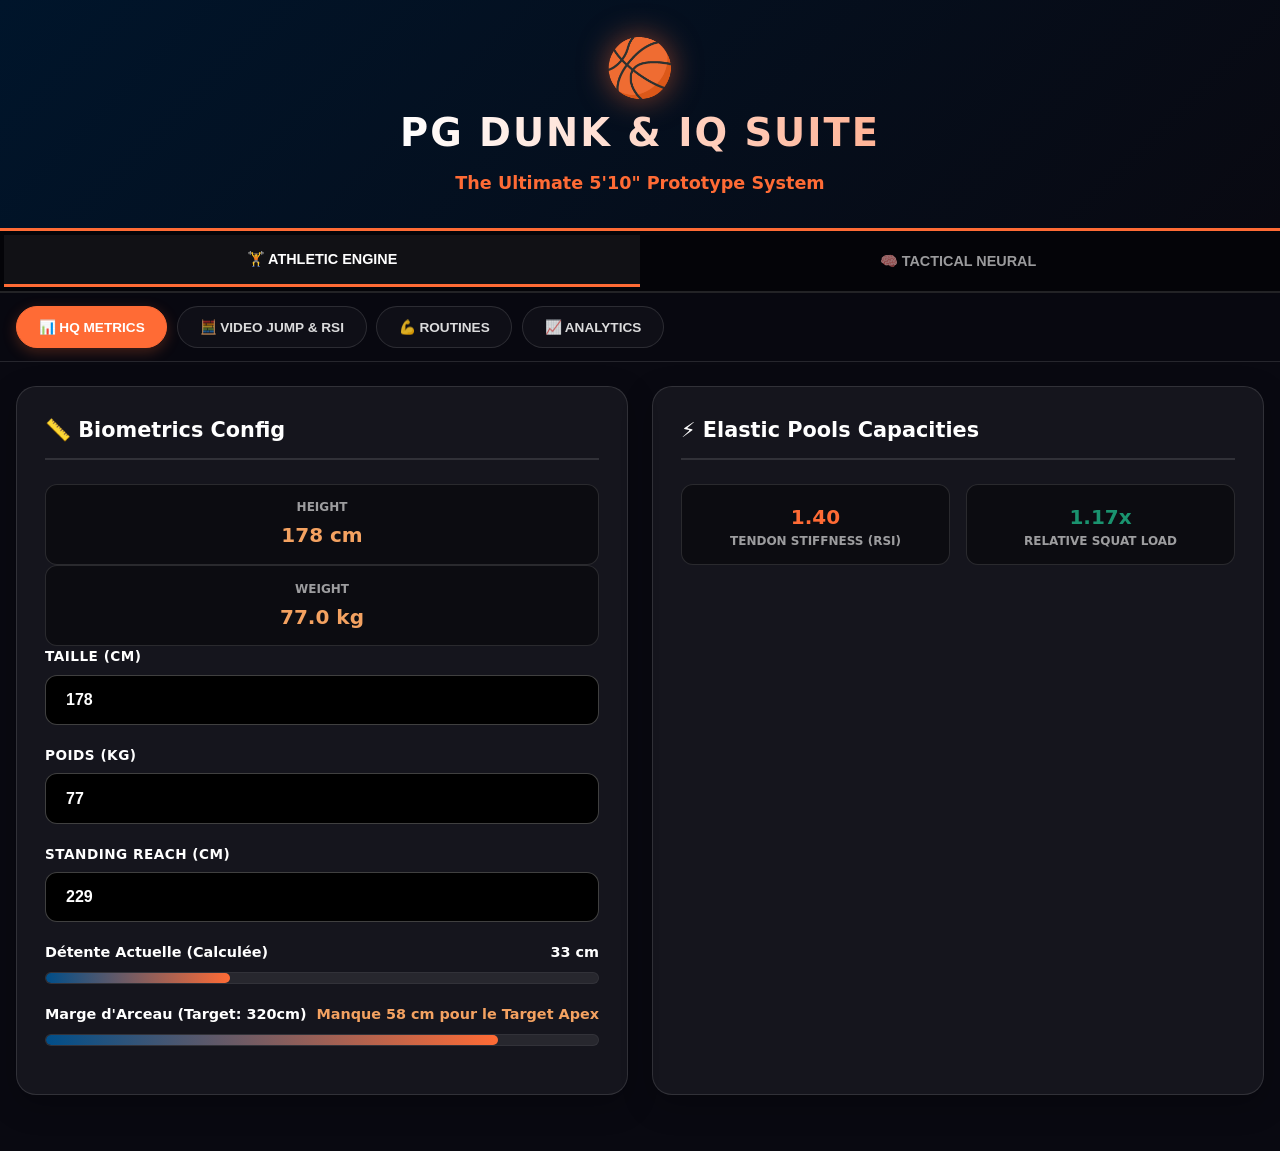
==== index.html @ bd2eca89 "Update index.html" ====
<!DOCTYPE html>
<html lang="fr">
<head>
    <meta charset="UTF-8">
    <meta name="viewport" content="width=device-width, initial-scale=1.0, maximum-scale=1.0, user-scalable=no">
    
    <meta name="theme-color" content="#090911">
    <meta name="apple-mobile-web-app-capable" content="yes">
    <meta name="apple-mobile-web-app-status-bar-style" content="black-translucent">
    <meta name="apple-mobile-web-app-title" content="PG Flight">
    
    <link rel="manifest" href="./manifest.json">
    <link rel="icon" href="data:image/svg+xml,<svg xmlns=%22http://www.w3.org/2000/svg%22 viewBox=%220 0 100 100%22><text y=%22.9em%22 font-size=%2290%22>🏀</text></svg>">
    <link rel="apple-touch-icon" href="data:image/svg+xml,<svg xmlns=%22http://www.w3.org/2000/svg%22 viewBox=%220 0 100 100%22><rect width=%22100%22 height=%22100%22 fill=%22%23090911%22/><text y=%22.9em%22 font-size=%2290%22>🏀</text></svg>">
    <link rel="stylesheet" href="./style.css">

    <title>5'10" PG Flight & IQ Suite</title>
</head>
<body>

    <header class="header">
        <div style="font-size: 3.5rem; filter: drop-shadow(0 0 15px rgba(255, 107, 53, 0.5)); margin-bottom: 0.5rem; line-height: 1;">🏀</div>
        <h1>PG Dunk & IQ Suite</h1>
        <p>The Ultimate 5'10" Prototype System</p>
    </header>

    <div class="engine-switch">
        <button id="btnAthleticEngine" class="engine-btn active" onclick="switchEngine('athletic')">🏋️ Athletic Engine</button>
        <button id="btnTacticalEngine" class="engine-btn" onclick="switchEngine('tactical')">🧠 Tactical Neural</button>
    </div>

    <nav id="navAthletic" class="nav-tabs">
        <button class="nav-tab active" onclick="showSection(event, 'dash-athletic')">📊 HQ Metrics</button>
        <button class="nav-tab" onclick="showSection(event, 'calc-athletic')">🧮 Video Jump & RSI</button>
        <button class="nav-tab" onclick="showSection(event, 'routines-athletic')">💪 Routines</button>
        <button class="nav-tab" onclick="showSection(event, 'analytics-athletic')">📈 Analytics</button>
    </nav>

    <nav id="navTactical" class="nav-tabs" style="display: none;">
        <button class="nav-tab active" onclick="showSection(event, 'live-reads')">⚡ Live Decisions</button>
        <button class="nav-tab" onclick="showSection(event, 'sniper-tracker')">🎯 Sniper Tracker</button>
        <button class="nav-tab" onclick="showSection(event, 'skills-encyclopedia')">📖 Masterclass Skills</button>
        <button class="nav-tab" onclick="showSection(event, 'coachboard')">📋 Playbook Animé</button>
        <button class="nav-tab" onclick="showSection(event, 'ia-gemini-log')">🤖 Gemini Pre-Log</button>
    </nav>

    <section id="dash-athletic" class="content-section active">
        <div class="card-grid">
            <div class="card">
                <h3>📏 Biometrics Config</h3>
                <div class="metric-badge-container">
                    <div class="metric-pill"><div class="label">Height</div><div class="val" id="pillHeight">178 cm</div></div>
                    <div class="metric-pill"><div class="label">Weight</div><div class="val" id="pillWeight">77.0 kg</div></div>
                </div>
                <div class="input-group"><label>Taille (cm)</label><input type="number" id="profileHeight" value="178" onchange="updateProfile()"></div>
                <div class="input-group"><label>Poids (kg)</label><input type="number" id="profileWeight" value="77" onchange="updateProfile()"></div>
                <div class="input-group"><label>Standing Reach (cm)</label><input type="number" id="profileReach" value="229" onchange="updateProfile()"></div>
                <div class="progress-container">
                    <div class="progress-label"><span>Détente Actuelle (Calculée)</span><span id="currentVert">71 cm</span></div>
                    <div class="progress-bar"><div class="progress-fill" id="vertProgress" style="width: 71%"></div></div>
                </div>
                <div class="progress-container">
                    <div class="progress-label"><span>Marge d'Arceau (Target: 320cm)</span><span id="dunkProgressText">Calcul...</span></div>
                    <div class="progress-bar"><div class="progress-fill" id="dunkProgress" style="width: 85%"></div></div>
                </div>
                <input type="hidden" id="currentSquat" value="90">
            </div>
            <div class="card">
                <h3>⚡ Elastic Pools Capacities</h3>
                <div style="display: grid; grid-template-columns: 1fr 1fr; gap: 1rem;">
                    <div class="metric-pill"><div class="val" style="color: var(--primary);" id="quickRSI">1.40</div><div class="label">Tendon Stiffness (RSI)</div></div>
                    <div class="metric-pill"><div class="val" style="color: var(--accent);" id="quickSquat">1.17x</div><div class="label">Relative Squat Load</div></div>
                </div>
            </div>
        </div>
    </section>

    <section id="calc-athletic" class="content-section">
        <div class="card-grid">
            <div class="card">
                <h3>🎥 Pixel 7 Pro Video Flight Analyzer</h3>
                <p style="font-size:0.85rem; color:var(--text-muted); margin-bottom:1rem;">Filme en ralenti 1/8x (240 FPS). Saisis l'image exacte du décollage et du contact.</p>
                <div style="display: grid; grid-template-columns: 1fr 1fr; gap: 0.75rem;">
                    <div class="input-group"><label>Frame Décollage</label><input type="number" id="frameTakeoff" value="150" oninput="calculateVideoJump()"></div>
                    <div class="input-group"><label>Frame Atterrissage</label><input type="number" id="frameLanding" value="275" oninput="calculateVideoJump()"></div>
                </div>
                <div class="result-box show" id="videoResultBox" style="background: rgba(0,0,0,0.3);">
                    <div>True Vertical Leap : <span class="result-value" id="videoVertValue">71.0 cm</span></div>
                    <div class="output-data-list" id="videoOutputs"></div>
                </div>
            </div>
            <div class="card">
                <h3>📊 Elastic Amortization Index (RSI)</h3>
                <div class="input-group"><label>Flight Height Target (cm)</label><input type="number" id="rsiJump" value="35" oninput="calculateRSI()"></div>
                <div class="input-group"><label>Ground Contact Time (s)</label><input type="number" id="rsiTime" value="0.25" step="0.01" oninput="calculateRSI()"></div>
                <div class="result-box show" id="rsiResult" style="background: rgba(0,0,0,0.3);">
                    <div>RSI System Ratio : <span class="result-value" id="rsiValue">1.40</span></div>
                    <div id="rsiRating" style="font-weight:800; font-size:0.9rem; margin-top:0.4rem;">-</div>
                </div>
            </div>
        </div>
    </section>

    <section id="routines-athletic" class="content-section">
        <div class="card">
            <h3>💪 Microcycle Training Block</h3>
            <div class="input-group">
                <select onchange="loadWorkout(this.value)">
                    <option value="">-- Choisis ta routine --</option>
                    <option value="monday">Monday: Max Force & Slow SSC</option>
                    <option value="wednesday">Wednesday: Tendon Stiffness & Fast SSC</option>
                    <option value="sniper">🎯 The Sniper Protocol (Shooting Fluidity)</option>
                    <option value="pace">🛑 Pace & Space (Shifty Handling)</option>
                </select>
            </div>
            <div id="workoutDisplay" style="margin-top:1.5rem;"></div>
        </div>
    </section>

    <section id="analytics-athletic" class="content-section">
        <div class="card">
            <h3>📈 Trend Adaptation Pool</h3>
            <div style="display:flex; gap:0.5rem; margin-bottom:1rem;">
                <button class="btn" style="flex:2;" onclick="addDataPoint()">Append Jump Data</button>
                <button class="btn btn-secondary" style="flex:1;" onclick="clearChart()">Reset</button>
            </div>
            <div class="chart-bar" id="progressChart"></div>
        </div>
    </section>


    <section id="live-reads" class="content-section">
        <div class="card" style="margin-bottom: 1.5rem; background: linear-gradient(135deg, rgba(220, 38, 38, 0.15), var(--card-bg)); border-color: var(--danger);">
            <h3 style="color: white;">⚡ The Ultimate IQ Simulator</h3>
            <p style="font-size:0.9rem; color:var(--text-muted);">Simule n'importe quelle situation des deux côtés du terrain. En attaque, lis les espaces. En défense, à 1m78, tu dois gagner la bataille avant même que l'attaquant ne pose son premier dribble.</p>
        </div>

        <div class="card-grid">
            <div class="card" style="border-top: 3px solid var(--primary);">
                <h3>🗡️ Offensive Reads</h3>
                
                <div class="input-group">
                    <label>Pick & Roll (Pivot adverse)</label>
                    <select onchange="triggerRead('offense', this.value)">
                        <option value="">-- Sélectionner --</option>
                        <option value="drop">Drop (Recule dans la raquette)</option>
                        <option value="blitz">Blitz / Trap (Prise à deux agressive)</option>
                        <option value="under">Under (Passe sous l'écran)</option>
                    </select>
                </div>

                <div class="input-group">
                    <label>Isolation 1v1 (Défenseur direct)</label>
                    <select onchange="triggerRead('offense', this.value)">
                        <option value="">-- Sélectionner --</option>
                        <option value="handcheck">Hand-checking (Te pousse avec les mains)</option>
                        <option value="overplay">Overplay (Coupe ta main forte)</option>
                        <option value="cushion">Cushion (Te laisse 2 mètres d'espace)</option>
                    </select>
                </div>

                <div class="input-group">
                    <label>Situations Globales</label>
                    <select onchange="triggerRead('offense', this.value)">
                        <option value="">-- Sélectionner --</option>
                        <option value="zone23">Face à une Zone 2-3 fermée</option>
                        <option value="transition">Transition / Contre-attaque (Surnombre)</option>
                    </select>
                </div>
            </div>

            <div class="card" style="border-top: 3px solid var(--accent);">
                <h3>🛡️ Defensive Matrix (1m78 POV)</h3>
                
                <div class="input-group">
                    <label>Défense sur Porteur (Point of Attack)</label>
                    <select onchange="triggerRead('defense', this.value)">
                        <option value="">-- Profil du porteur --</option>
                        <option value="shifty">Shifty / Ultra-rapide (Style Kyrie)</option>
                        <option value="heavy">Lourd / Bumper (Style Luka/Brunson)</option>
                        <option value="shooter">Shooteur d'élite (Style Curry)</option>
                    </select>
                </div>

                <div class="input-group">
                    <label>Mismatchs & Post-Up</label>
                    <select onchange="triggerRead('defense', this.value)">
                        <option value="">-- Situation critique --</option>
                        <option value="tall_post">Grand/Lourd te poste (Dos au panier)</option>
                        <option value="switch_big">Switch sur Pivot au large</option>
                    </select>
                </div>
            </div>
        </div>

        <div class="result-box" id="universalReadOutput" style="margin-top: 1.5rem;">
            <span class="read-badge" id="readBadge">Read Loaded</span>
            <strong id="readMoveTitle" style="display:block; font-size:1.3rem; margin:0.5rem 0; color:white;">-</strong>
            <div class="output-data-list" id="readMoveDetail" style="font-size: 0.95rem; line-height: 1.5;"></div>
        </div>
    </section>

    <section id="sniper-tracker" class="content-section">
        <div class="card">
            <h3>🎯 Sniper Autonomous Court Tracker</h3>
            <p style="font-size:0.85rem; color:var(--text-muted); margin-bottom:1rem;">Clique sur une zone du terrain pour enregistrer tes shoots réussis/tentés lors de tes entraînements autonomes.</p>
            
            <div class="court-tracker-grid">
                <div class="zone-btn" id="zone-top" onclick="selectZone('top')"><div class="zone-title">Top Axe</div><div class="zone-stats" id="stat-top">0/0</div></div>
                <div class="zone-btn" id="zone-lw" onclick="selectZone('lw')"><div class="zone-title">Left Wing</div><div class="zone-stats" id="stat-lw">0/0</div></div>
                <div class="zone-btn" id="zone-rw" onclick="selectZone('rw')"><div class="zone-title">Right Wing</div><div class="zone-stats" id="stat-rw">0/0</div></div>
                <div class="zone-btn" id="zone-lc" onclick="selectZone('lc')"><div class="zone-title">Left Corner</div><div class="zone-stats" id="stat-lc">0/0</div></div>
                <div class="zone-btn" id="zone-rc" onclick="selectZone('rc')"><div class="zone-title">Right Corner</div><div class="zone-stats" id="stat-rc">0/0</div></div>
                <div class="zone-btn" id="zone-mid" onclick="selectZone('mid')"><div class="zone-title">Midrange</div><div class="zone-stats" id="stat-mid">0/0</div></div>
            </div>

            <div style="display:grid; grid-template-columns: 1fr 1fr; gap:0.5rem; margin-top:1.5rem;">
                <button class="btn" onclick="addShot(true)">✅ Réussi (HIT)</button>
                <button class="btn btn-secondary" style="background:var(--danger);" onclick="addShot(false)">❌ Manqué (MISS)</button>
            </div>
            <button class="btn btn-secondary" style="margin-top:0.5rem; background:rgba(255,255,255,0.05);" onclick="resetZoneStats()">Réinitialiser la Zone Sélectionnée</button>
        </div>
    </section>

    <section id="skills-encyclopedia" class="content-section">
        <div class="card" style="margin-bottom: 1.5rem;">
            <h3><span class="card-icon">🌊</span> Sniper Sequencing (Curry / Tominaga)</h3>
            <p style="font-size: 0.85rem; color: var(--text-muted); margin-bottom: 1rem;">Le secret pour ne plus être "raide" et tirer de 9 mètres sans forcer : le tir en 1-temps (1-Motion Shot). L'énergie part des orteils et finit dans les doigts sans AUCUNE pause.</p>
            <ul class="exercise-list">
                <li class="exercise-item">
                    <div>
                        <span class="read-badge" style="background: var(--accent);">Biomécanique</span>
                        <strong>The "Dip" & Energy Transfer</strong>
                        <div class="detail-text">Descendre la balle au niveau de la taille/cuisse exactement au moment où tes hanches descendent. Quand tu montes, la balle monte. Zéro pause au niveau du front. C'est un mouvement de fouet (Whip), pas une catapulte.</div>
                    </div>
                </li>
                <li class="exercise-item">
                    <div>
                        <span class="read-badge" style="background: var(--accent);">Relâchement</span>
                        <strong>The "Sway" (Balancier)</strong>
                        <div class="detail-text">Ne retombe jamais exactement là où tu as sauté. Tes pieds doivent atterrir légèrement vers l'avant, et tes épaules doivent se pencher en arrière en l'air. Cela libère les tensions des épaules et donne cet effet "effortless/nonchalant".</div>
                    </div>
                </li>
            </ul>
        </div>

        <div class="card" style="margin-bottom: 1.5rem;">
            <h3><span class="card-icon">🛑</span> Pace & Manipulation (SGA / CP3)</h3>
            <p style="font-size: 0.85rem; color: var(--text-muted); margin-bottom: 1rem;">La vitesse ne sert à rien si tu ne sais pas freiner. Les défenseurs agressifs de Madagascar vont s'empaler sur tes freins si tu maîtrises la décélération.</p>
            <ul class="exercise-list">
                <li class="exercise-item">
                    <div>
                        <span class="read-badge" style="background: var(--primary);">Pace Control</span>
                        <strong>The "Hostage" Dribble (Jail)</strong>
                        <div class="detail-text">Après avoir passé ton joueur, mets-le dans ton dos. Ralentis volontairement. Garde-le sur ta hanche arrière. Cela bloque le pivot adverse qui ne sait pas s'il doit t'attaquer ou rester sur son joueur.</div>
                    </div>
                </li>
                <li class="exercise-item">
                    <div>
                        <span class="read-badge" style="background: var(--primary);">Deceleration</span>
                        <strong>The Punch Drag (Luka / SGA)</strong>
                        <div class="detail-text">Sur un drive à 100% de vitesse, frappe le ballon très fort au sol (Punch) en t'arrêtant net sur ton pied opposé. Le défenseur va continuer de courir sur 2 mètres. Ramène la balle entre les jambes pour créer l'espace.</div>
                    </div>
                </li>
            </ul>
        </div>

        <div class="card">
            <h3><span class="card-icon">🪶</span> Elite Finishing (Kyrie / Edwards)</h3>
            <p style="font-size: 0.85rem; color: var(--text-muted); margin-bottom: 1rem;">À 1m78, fuir le contact c'est s'exposer au contre. Tu dois devenir l'initiateur du contact pour désactiver la détente des pivots.</p>
            <ul class="exercise-list">
                <li class="exercise-item">
                    <div>
                        <span class="read-badge" style="background: var(--danger);">Contact</span>
                        <strong>The Veer Step (Edwards / Brunson)</strong>
                        <div class="detail-text">Sur ton drive, au lieu d'aller tout droit vers le cercle, ton dernier appui attaque le torse du défenseur. Tu sautes *sur* lui pour créer le contact en l'air, le repousser, et finir tranquillement avec ton bras extérieur.</div>
                    </div>
                </li>
                <li class="exercise-item">
                    <div>
                        <span class="read-badge" style="background: var(--danger);">Touch</span>
                        <strong>Wrong Foot / Same Hand (Nash / Kyrie)</strong>
                        <div class="detail-text">Finir main droite en sautant sur le pied droit. Cela détruit complètement le timing du contreur qui attend que tu poses ton deuxième appui. Le ballon part une fraction de seconde trop tôt pour la défense.</div>
                    </div>
                </li>
            </ul>
        </div>
    </section>

    <section id="ia-gemini-log" class="content-section">
        <div class="card">
            <h3><span class="card-icon">🤖</span> Cerveau IA & Super Prompt</h3>
            <p style="font-size:0.85rem; color:var(--text-muted); margin-bottom:1.5rem; line-height: 1.5;">Remplis ce rapport clinique post-session. Le système va générer un "Super Prompt" parfait. Copie-le et colle-le dans Gemini pour obtenir ton programme sur-mesure du lendemain.</p>

            <div class="input-group">
                <label>Niveau de Fatigue Neurologique (1 = Épuisé, 10 = Surpuissant)</label>
                <input type="range" id="logEnergy" min="1" max="10" value="7" style="height: 20px;">
            </div>

            <div class="input-group">
                <label>Focus Tactique / Physique du jour</label>
                <select id="logFocus">
                    <option value="Shooting Mechanics (Sway & Dip)">🎯 Tir (Fluidité, Séquençage 1-Motion)</option>
                    <option value="Traffic Finishing (Veer Step)">🪶 Finition (Contact, Acrobatique)</option>
                    <option value="Pace & Space Creation">🛑 Pace & Manipulation (Iso, P&R)</option>
                    <option value="Athleticism & Fast SSC">⚡ Athlétisme (Plyométrie, Force)</option>
                </select>
            </div>

            <div class="input-group">
                <label>Analyse Clinique (Frictions, Échecs, Réussites)</label>
                <textarea class="notes-area" id="logTactics" placeholder="Ex: Mon tir à 9m était raide au 3ème QT, j'ai oublié de relâcher mes épaules. J'ai subi le hand-checking du meneur adverse..."></textarea>
            </div>

            <button class="btn" onclick="generateAIPrompt()">⚙️ Générer le Protocole IA</button>

            <div id="aiPromptOutput" class="result-box" style="margin-top: 1.5rem; border: 1px solid var(--primary); background: rgba(255, 107, 53, 0.1);">
                <strong style="color:var(--primary); display:block; margin-bottom:0.5rem; font-size: 0.9rem; text-transform: uppercase;">📋 Ton Super Prompt (Sélectionne et Copie) :</strong>
                <p id="generatedPromptText" style="font-size: 0.9rem; color: white; line-height: 1.6; user-select: all; cursor: text; padding: 0.5rem; background: rgba(0,0,0,0.5); border-radius: 8px;"></p>
            </div>
        </div>
    </section>

    <section id="coachboard" class="content-section">
        <div class="card" style="border-top: 3px solid var(--warning);">
            <h3>📋 Animated Coachboard</h3>
            <div class="input-group">
                <select id="playSelector" onchange="loadPlay(this.value)">
                    <option value="">-- Sélectionner un Système --</option>
                    <optgroup label="Attaque vs Individuelle">
                        <option value="spain_pnr">Spain Pick & Roll (L'arme létale absolue)</option>
                    </optgroup>
                    <optgroup label="Attaque vs Zone">
                        <option value="zone23_overload">Overload vs Zone 2-3 (Surcharge)</option>
                    </optgroup>
                </select>
            </div>

            <div id="playDescription" style="font-size: 0.85rem; color: var(--text-muted); margin-bottom: 1rem; min-height: 40px;">
                Sélectionne un système pour voir la description et lancer l'animation tactique.
            </div>

            <div class="court-container">
                <div class="court-paint"></div>
                <div class="court-3pt"></div>
                
                <div id="ballNode" class="ball-node"></div>
                
                <div id="o1" class="player-node offense">1</div>
                <div id="o2" class="player-node offense">2</div>
                <div id="o3" class="player-node offense">3</div>
                <div id="o4" class="player-node offense">4</div>
                <div id="o5" class="player-node offense">5</div>
                
                <div id="d1" class="player-node defense">1</div>
                <div id="d2" class="player-node defense">2</div>
                <div id="d3" class="player-node defense">3</div>
                <div id="d4" class="player-node defense">4</div>
                <div id="d5" class="player-node defense">5</div>
            </div>

            <div style="display: grid; grid-template-columns: 1fr 1fr; gap: 0.5rem; margin-top: 1rem;">
                <button class="btn" onclick="playAnimation()">▶️ Lancer le Play</button>
                <button class="btn btn-secondary" onclick="resetAnimation()">🔄 Reset</button>
            </div>
        </div>
    </section>

    <script src="./app.js"></script>

</body>
</html>
---- style.css ----
:root {
            --primary: #ff6b35;
            --primary-glow: rgba(255, 107, 53, 0.25);
            --secondary: #004e89;
            --accent: #1a936f;
            --dark-bg: #090911;
            --card-bg: rgba(255, 255, 255, 0.05);
            --card-border: rgba(255, 255, 255, 0.12);
            --light: #ffffff;
            --text-muted: rgba(255, 255, 255, 0.88);
            --warning: #f4a261;
            --danger: #e63946;
            --safe-bottom: env(safe-area-inset-bottom, 20px);
        }

        * {
            margin: 0;
            padding: 0;
            box-sizing: border-box;
            -webkit-tap-highlight-color: transparent;
        }

        body {
            font-family: 'Segoe UI', system-ui, -apple-system, sans-serif;
            background: var(--dark-bg);
            color: var(--light);
            min-height: 100vh;
            line-height: 1.5;
            padding-bottom: var(--safe-bottom);
        }

        .header {
            background: linear-gradient(135deg, #00152b, var(--dark-bg));
            padding: 2.5rem 1.5rem 2rem;
            text-align: center;
            border-bottom: 3px solid var(--primary);
            display: flex;
            flex-direction: column;
            align-items: center;
            justify-content: center;
        }

        .header h1 {
            font-size: 2.4rem;
            margin-bottom: 0.5rem;
            text-transform: uppercase;
            letter-spacing: 2px;
            font-weight: 900;
            background: linear-gradient(to right, #ffffff, #ffb396);
            -webkit-background-clip: text;
            -webkit-text-fill-color: transparent;
        }

        .header p {
            color: var(--primary);
            font-size: 1.1rem;
            font-weight: 700;
        }

        /* Bilateral App Engine Switch */
        .engine-switch {
            display: grid;
            grid-template-columns: 1fr 1fr;
            background: rgba(0,0,0,0.5);
            padding: 0.25rem;
            border-bottom: 2px solid var(--card-border);
        }
        .engine-btn {
            padding: 1rem;
            border: none;
            background: transparent;
            color: rgba(255,255,255,0.6);
            font-weight: 800;
            font-size: 0.9rem;
            text-transform: uppercase;
            cursor: pointer;
            transition: all 0.2s;
        }
        .engine-btn.active {
            background: var(--card-bg);
            color: white;
            border-bottom: 3px solid var(--primary);
        }

        /* Navigation horizontal scroll for Mobile */
        .nav-tabs {
            display: flex;
            background: rgba(9, 9, 17, 0.95);
            padding: 0.8rem 1rem;
            gap: 0.6rem;
            border-bottom: 1px solid var(--card-border);
            position: sticky;
            top: 0;
            z-index: 100;
            backdrop-filter: blur(12px);
            -webkit-backdrop-filter: blur(12px);
            overflow-x: auto;
            white-space: nowrap;
            -webkit-overflow-scrolling: touch;
        }
        .nav-tabs::-webkit-scrollbar { display: none; }

        .nav-tab {
            padding: 0.75rem 1.35rem;
            border: 1px solid var(--card-border);
            background: rgba(255, 255, 255, 0.03);
            color: rgba(255, 255, 255, 0.85);
            cursor: pointer;
            border-radius: 24px;
            transition: all 0.2s ease;
            font-weight: 700;
            font-size: 0.85rem;
            text-transform: uppercase;
        }

        .nav-tab.active {
            background: var(--primary);
            color: white;
            border-color: var(--primary);
            box-shadow: 0 4px 14px var(--primary-glow);
        }

        .content-section {
            display: none;
            padding: 1.5rem 1rem;
            max-width: 1300px;
            margin: 0 auto;
            animation: fadeIn 0.3s ease-out;
        }
        .content-section.active { display: block; }

        @keyframes fadeIn {
            from { opacity: 0; transform: translateY(8px); }
            to { opacity: 1; transform: translateY(0); }
        }

        .card-grid {
            display: grid;
            grid-template-columns: repeat(auto-fit, minmax(100%, 1fr));
            gap: 1.5rem;
            margin-bottom: 2rem;
        }
        @media (min-width: 768px) {
            .card-grid { grid-template-columns: repeat(auto-fit, minmax(340px, 1fr)); }
        }

        .card {
            background: var(--card-bg);
            border-radius: 20px;
            padding: 1.75rem;
            border: 1px solid var(--card-border);
            box-shadow: 0 10px 30px rgba(0, 0, 0, 0.25);
        }

        .card h3 {
            color: #ffffff;
            font-size: 1.3rem;
            margin-bottom: 1.5rem;
            display: flex;
            align-items: center;
            gap: 0.75rem;
            border-bottom: 2px solid var(--card-border);
            padding-bottom: 0.75rem;
        }

        .card-icon { color: var(--primary); font-weight: 900; }

        /* High-Contrast Inputs & Dropdowns Fix */
        .input-group { margin-bottom: 1.25rem; }
        .input-group label {
            display: block;
            margin-bottom: 0.5rem;
            color: #ffffff;
            font-weight: 700;
            font-size: 0.85rem;
            text-transform: uppercase;
            letter-spacing: 0.5px;
        }
        .input-group input, .input-group select {
            width: 100%;
            padding: 0.95rem 1.25rem;
            border: 1px solid rgba(255, 255, 255, 0.25);
            background: #000000;
            color: #ffffff;
            border-radius: 12px;
            font-size: 16px;
            font-weight: 600;
        }
        .input-group select option {
            background-color: var(--dark-bg);
            color: var(--light);
        }

        /* Interactive Shot Tracker Grid Map */
        .court-tracker-grid {
            display: grid;
            grid-template-columns: repeat(3, 1fr);
            gap: 0.5rem;
            margin: 1rem 0;
        }
        .zone-btn {
            background: rgba(0,0,0,0.4);
            border: 1px solid var(--card-border);
            padding: 1rem 0.5rem;
            border-radius: 8px;
            color: white;
            cursor: pointer;
            text-align: center;
            transition: all 0.2s;
        }
        .zone-btn.active {
            border-color: var(--primary);
            background: rgba(255, 107, 53, 0.15);
        }
        .zone-title { font-size: 0.75rem; font-weight: 800; text-transform: uppercase; color: var(--warning); }
        .zone-stats { font-size: 1.1rem; font-weight: 900; margin-top: 0.25rem; }

        /* High-Contrast Exercise Items */
        .exercise-list { list-style: none; }
        .exercise-item {
            background: rgba(255, 255, 255, 0.1);
            border-left: 5px solid var(--primary);
            padding: 1.25rem;
            margin-bottom: 0.85rem;
            border-radius: 0 14px 14px 0;
            display: flex;
            justify-content: space-between;
            align-items: center;
            border-top: 1px solid var(--card-border);
            border-right: 1px solid var(--card-border);
            border-bottom: 1px solid var(--card-border);
        }
        .exercise-item strong { color: #ffffff; font-size: 1.1rem; display: block; margin-bottom: 0.3rem; font-weight: 800; }
        .exercise-item .detail-text { color: #f1f5f9; font-size: 0.95rem; line-height: 1.4; font-weight: 500; }

        /* Masterclass Read System Badges */
        .read-badge {
            display: inline-block;
            padding: 0.2rem 0.6rem;
            background: var(--secondary);
            color: white;
            font-size: 0.75rem;
            font-weight: 800;
            border-radius: 6px;
            text-transform: uppercase;
            margin-bottom: 0.4rem;
        }

        .check-btn {
            width: 36px; height: 36px; border: 2px solid #ffffff;
            background: rgba(0,0,0,0.5); border-radius: 50%; cursor: pointer; flex-shrink: 0;
        }
        .check-btn.completed { background: var(--accent); border-color: var(--accent); }
        .check-btn.completed::after { content: '✓'; color: white; font-weight: 900; font-size: 1.3rem; display: flex; justify-content: center; align-items: center; }

        .btn {
            width: 100%; padding: 1rem; background: var(--primary); color: white; border: none;
            border-radius: 12px; cursor: pointer; font-size: 1rem; font-weight: 800; text-transform: uppercase;
            display: flex; align-items: center; justify-content: center; gap: 0.5rem;
        }
        .btn:hover { background: #ff8354; }
        .btn-secondary { background: var(--secondary); }

        .result-box {
            background: rgba(26, 147, 111, 0.18); border: 1.5px solid rgba(26, 147, 111, 0.5);
            border-radius: 14px; padding: 1.5rem; margin-top: 1.25rem; display: none;
        }
        .result-box.show { display: block; }
        .result-value { font-size: 2.4rem; color: #22c55e; font-weight: 900; display: block; margin-bottom: 0.4rem; }

        .output-data-list {
            margin-top: 0.75rem;
            padding-top: 0.75rem;
            border-top: 1px dashed rgba(255,255,255,0.3);
            font-size: 0.95rem;
            display: flex;
            flex-direction: column;
            gap: 0.5rem;
            color: #ffffff;
        }

        .timer-display { font-size: 4.5rem; font-weight: 900; text-align: center; color: var(--primary); font-family: monospace; margin: 1rem 0; }
        .timer-controls { display: grid; grid-template-columns: 1fr 1fr; gap: 0.5rem; margin-bottom: 1rem; }
        .timer-controls .btn:first-child { grid-column: span 2; }
        .timer-presets { display: grid; grid-template-columns: repeat(4, 1fr); gap: 0.5rem; }

        .metric-pill { background: rgba(0,0,0,0.4); padding: 0.85rem; border-radius: 12px; border: 1px solid var(--card-border); text-align: center; }
        .metric-pill .label { font-size: 0.75rem; color: rgba(255, 255, 255, 0.6); text-transform: uppercase; font-weight: 600; }
        .metric-pill .val { font-size: 1.25rem; font-weight: 800; color: var(--warning); margin-top: 0.25rem; }

        .progress-container { margin: 1.25rem 0; }
        .progress-label { display: flex; justify-content: space-between; margin-bottom: 0.5rem; font-size: 0.9rem; color: #fff; font-weight: 700;}
        .progress-bar { height: 12px; background: rgba(255,255,255,0.08); border-radius: 6px; overflow: hidden; border: 1px solid rgba(255,255,255,0.05); }
        .progress-fill { height: 100%; background: linear-gradient(90deg, var(--secondary), var(--primary)); border-radius: 6px; transition: width 0.8s ease; }

        .chart-container { background: rgba(0, 0, 0, 0.3); border-radius: 12px; padding: 1.5rem; margin-bottom: 1.5rem; border: 1px solid var(--card-border); }
        .chart-bar { display: flex; align-items: flex-end; height: 220px; gap: 0.75rem; margin-top: 1.5rem; padding-bottom: 2rem; border-bottom: 2px solid rgba(255,255,255,0.2); position: relative; }
        .chart-column { flex: 1; background: linear-gradient(to top, var(--secondary), var(--primary)); border-radius: 6px 6px 0 0; position: relative; min-height: 15px; }
        .chart-label { position: absolute; bottom: -25px; left: 50%; transform: translateX(-50%); font-size: 0.75rem; color: #fff; }
        .chart-value { position: absolute; top: -25px; left: 50%; transform: translateX(-50%); font-size: 0.85rem; font-weight: 700; color: var(--warning); }
        .footer { text-align: center; padding: 2rem 1rem; color: var(--text-muted); font-size: 0.85rem; border-top: 1px solid var(--card-border); margin-top: 2rem; }
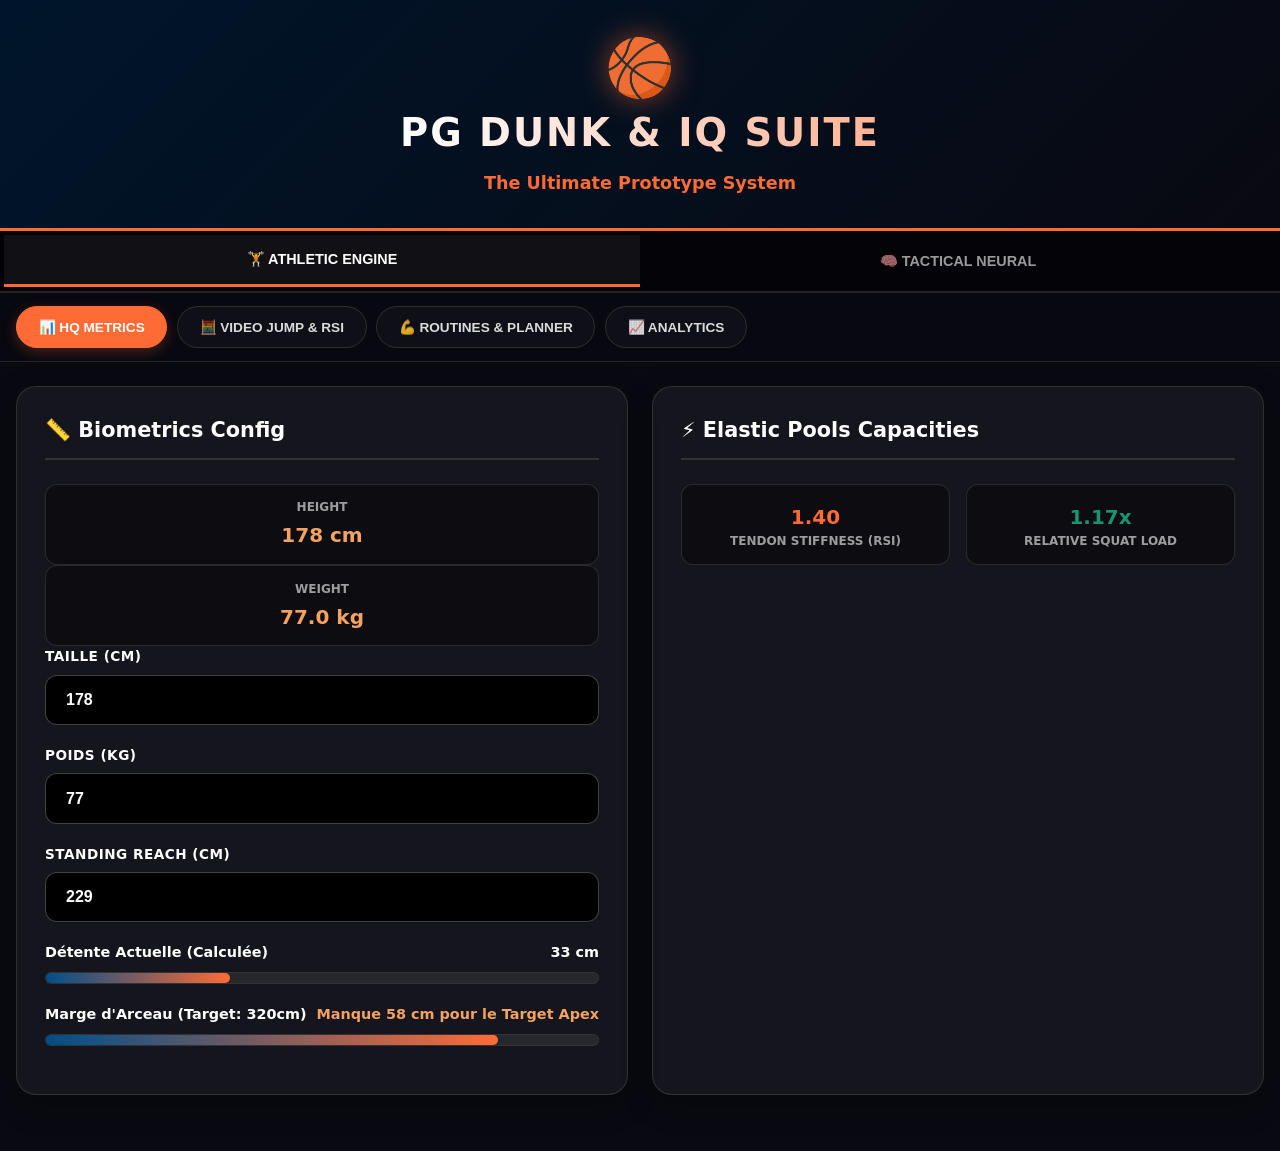
==== commit ce2fe86e: "Update index.html" ====
--- a/index.html
+++ b/index.html
@@ -10,8 +10,9 @@
     <meta name="apple-mobile-web-app-title" content="PG Flight">
     
     <link rel="manifest" href="./manifest.json">
-    <link rel="icon" href="data:image/svg+xml,<svg xmlns=%22http://www.w3.org/2000/svg%22 viewBox=%220 0 100 100%22><text y=%22.9em%22 font-size=%2290%22>🏀</text></svg>">
-    <link rel="apple-touch-icon" href="data:image/svg+xml,<svg xmlns=%22http://www.w3.org/2000/svg%22 viewBox=%220 0 100 100%22><rect width=%22100%22 height=%22100%22 fill=%22%23090911%22/><text y=%22.9em%22 font-size=%2290%22>🏀</text></svg>">
+    <link rel="icon" href="data:image/svg+xml,%3Csvg xmlns='http://www.w3.org/2000/svg' viewBox='0 0 100 100'%3E%3Ctext y='.9em' font-size='90'%3E🏀%3C/text%3E%3C/svg%3E">
+    <link rel="apple-touch-icon" href="data:image/svg+xml,%3Csvg xmlns='http://www.w3.org/2000/svg' viewBox='0 0 100 100'%3E%3Crect width='100' height='100' fill='%23090911'/%3E%3Ctext y='.9em' font-size='90'%3E🏀%3C/text%3E%3C/svg%3E">
+
     <link rel="stylesheet" href="./style.css">
 
     <title>5'10" PG Flight & IQ Suite</title>
@@ -21,7 +22,7 @@
     <header class="header">
         <div style="font-size: 3.5rem; filter: drop-shadow(0 0 15px rgba(255, 107, 53, 0.5)); margin-bottom: 0.5rem; line-height: 1;">🏀</div>
         <h1>PG Dunk & IQ Suite</h1>
-        <p>The Ultimate 5'10" Prototype System</p>
+        <p>The Ultimate Prototype System</p>
     </header>
 
     <div class="engine-switch">
@@ -32,16 +33,15 @@
     <nav id="navAthletic" class="nav-tabs">
         <button class="nav-tab active" onclick="showSection(event, 'dash-athletic')">📊 HQ Metrics</button>
         <button class="nav-tab" onclick="showSection(event, 'calc-athletic')">🧮 Video Jump & RSI</button>
-        <button class="nav-tab" onclick="showSection(event, 'routines-athletic')">💪 Routines</button>
+        <button class="nav-tab" onclick="showSection(event, 'routines-athletic')">💪 Routines & Planner</button>
         <button class="nav-tab" onclick="showSection(event, 'analytics-athletic')">📈 Analytics</button>
     </nav>
 
     <nav id="navTactical" class="nav-tabs" style="display: none;">
         <button class="nav-tab active" onclick="showSection(event, 'live-reads')">⚡ Live Decisions</button>
         <button class="nav-tab" onclick="showSection(event, 'sniper-tracker')">🎯 Sniper Tracker</button>
-        <button class="nav-tab" onclick="showSection(event, 'skills-encyclopedia')">📖 Masterclass Skills</button>
         <button class="nav-tab" onclick="showSection(event, 'coachboard')">📋 Playbook Animé</button>
-        <button class="nav-tab" onclick="showSection(event, 'ia-gemini-log')">🤖 Gemini Pre-Log</button>
+        <button class="nav-tab" onclick="showSection(event, 'ia-gemini-log')">🤖 Live AI Coach</button>
     </nav>
 
     <section id="dash-athletic" class="content-section active">
@@ -63,13 +63,12 @@
                     <div class="progress-label"><span>Marge d'Arceau (Target: 320cm)</span><span id="dunkProgressText">Calcul...</span></div>
                     <div class="progress-bar"><div class="progress-fill" id="dunkProgress" style="width: 85%"></div></div>
                 </div>
-                <input type="hidden" id="currentSquat" value="90">
             </div>
             <div class="card">
                 <h3>⚡ Elastic Pools Capacities</h3>
                 <div style="display: grid; grid-template-columns: 1fr 1fr; gap: 1rem;">
                     <div class="metric-pill"><div class="val" style="color: var(--primary);" id="quickRSI">1.40</div><div class="label">Tendon Stiffness (RSI)</div></div>
-                    <div class="metric-pill"><div class="val" style="color: var(--accent);" id="quickSquat">1.17x</div><div class="label">Relative Squat Load</div></div>
+                    <div class="metric-pill"><div class="val" style="color: var(--accent);" id="quickSquat">1.18x</div><div class="label">Relative Squat Load</div></div>
                 </div>
             </div>
         </div>
@@ -102,7 +101,7 @@
     </section>
 
     <section id="routines-athletic" class="content-section">
-        <div class="card">
+        <div class="card" style="margin-bottom: 1.5rem;">
             <h3>💪 Microcycle Training Block</h3>
             <div class="input-group">
                 <select onchange="loadWorkout(this.value)">
@@ -115,6 +114,14 @@
             </div>
             <div id="workoutDisplay" style="margin-top:1.5rem;"></div>
         </div>
+
+        <div class="card" style="border-top: 3px solid var(--accent);">
+            <h3>📅 Dynamic Weekly Planner</h3>
+            <p style="font-size:0.85rem; color:var(--text-muted); margin-bottom:1.5rem;">Gère ton emploi du temps d'élite. Ajoute ou supprime tes sessions (Mobilité, Lifting, Team Practice...).</p>
+            
+            <div id="weeklyScheduleContainer" style="display: flex; flex-direction: column; gap: 1rem;">
+                </div>
+        </div>
     </section>
 
     <section id="analytics-athletic" class="content-section">
@@ -128,7 +135,6 @@
         </div>
     </section>
 
-
     <section id="live-reads" class="content-section">
         <div class="card" style="margin-bottom: 1.5rem; background: linear-gradient(135deg, rgba(220, 38, 38, 0.15), var(--card-bg)); border-color: var(--danger);">
             <h3 style="color: white;">⚡ The Ultimate IQ Simulator</h3>
@@ -137,15 +143,18 @@
 
         <div class="card-grid">
             <div class="card" style="border-top: 3px solid var(--primary);">
-                <h3>🗡️ Offensive Reads</h3>
-                
-                <div class="input-group">
-                    <label>Pick & Roll (Pivot adverse)</label>
+                <h3>🗡️ Offensive Mastermind</h3>
+                
+                <div class="input-group">
+                    <label>Pick & Roll (Lecture du Pivot)</label>
                     <select onchange="triggerRead('offense', this.value)">
                         <option value="">-- Sélectionner --</option>
                         <option value="drop">Drop (Recule dans la raquette)</option>
                         <option value="blitz">Blitz / Trap (Prise à deux agressive)</option>
                         <option value="under">Under (Passe sous l'écran)</option>
+                        <option value="switch_big_off">Switch (Le pivot se retrouve sur toi)</option>
+                        <option value="hedge">Hedge & Recover (Sort fort puis recule)</option>
+                        <option value="ice">Ice / Blue (Refuse l'écran, te force vers la ligne)</option>
                     </select>
                 </div>
 
@@ -155,16 +164,30 @@
                         <option value="">-- Sélectionner --</option>
                         <option value="handcheck">Hand-checking (Te pousse avec les mains)</option>
                         <option value="overplay">Overplay (Coupe ta main forte)</option>
-                        <option value="cushion">Cushion (Te laisse 2 mètres d'espace)</option>
-                    </select>
-                </div>
-
-                <div class="input-group">
-                    <label>Situations Globales</label>
+                        <option value="cushion">Cushion / Sagging (Te laisse 2 mètres)</option>
+                        <option value="long_defender">Défenseur très grand/long (Envergure)</option>
+                        <option value="quick_pest">Petit défenseur ultra-rapide (Pest)</option>
+                    </select>
+                </div>
+
+                <div class="input-group">
+                    <label>Jeu Sans Ballon (Off-Ball)</label>
                     <select onchange="triggerRead('offense', this.value)">
                         <option value="">-- Sélectionner --</option>
-                        <option value="zone23">Face à une Zone 2-3 fermée</option>
-                        <option value="transition">Transition / Contre-attaque (Surnombre)</option>
+                        <option value="face_guard">Face-guarding (Te refuse la balle)</option>
+                        <option value="ball_watch">Défenseur regarde le ballon (Ball-watching)</option>
+                        <option value="closeout_wild">Close-out agressif (Vole vers toi)</option>
+                    </select>
+                </div>
+
+                <div class="input-group">
+                    <label>Tactique Collective & Transition</label>
+                    <select onchange="triggerRead('offense', this.value)">
+                        <option value="">-- Sélectionner --</option>
+                        <option value="zone23">Zone 2-3 (Raquette fermée)</option>
+                        <option value="zone32">Zone 3-2 (Arc à 3 points verrouillé)</option>
+                        <option value="fastbreak_2v1">Transition : 2 contre 1</option>
+                        <option value="press_full">Press Tout Terrain</option>
                     </select>
                 </div>
             </div>
@@ -173,12 +196,23 @@
                 <h3>🛡️ Defensive Matrix (1m78 POV)</h3>
                 
                 <div class="input-group">
-                    <label>Défense sur Porteur (Point of Attack)</label>
+                    <label>Défense sur Porteur (1v1)</label>
                     <select onchange="triggerRead('defense', this.value)">
                         <option value="">-- Profil du porteur --</option>
-                        <option value="shifty">Shifty / Ultra-rapide (Style Kyrie)</option>
-                        <option value="heavy">Lourd / Bumper (Style Luka/Brunson)</option>
-                        <option value="shooter">Shooteur d'élite (Style Curry)</option>
+                        <option value="shifty">Shifty / Ultra-rapide</option>
+                        <option value="heavy">Lourd / Bumper (Bully Ball)</option>
+                        <option value="shooter">Shooteur d'élite</option>
+                        <option value="slasher">Slasher (Ne sait pas shooter)</option>
+                    </select>
+                </div>
+
+                <div class="input-group">
+                    <label>Défense Sans Ballon & Aides</label>
+                    <select onchange="triggerRead('defense', this.value)">
+                        <option value="">-- Sélectionner --</option>
+                        <option value="chasing_screens">Poursuite sur écrans (Shooteur off-ball)</option>
+                        <option value="low_man">Aide côté faible (Low Man on the roll)</option>
+                        <option value="nail_help">Aide au poste franc (The Nail)</option>
                     </select>
                 </div>
 
@@ -186,8 +220,9 @@
                     <label>Mismatchs & Post-Up</label>
                     <select onchange="triggerRead('defense', this.value)">
                         <option value="">-- Situation critique --</option>
-                        <option value="tall_post">Grand/Lourd te poste (Dos au panier)</option>
-                        <option value="switch_big">Switch sur Pivot au large</option>
+                        <option value="tall_post">Grand te poste près du cercle</option>
+                        <option value="wing_post">Ailier athlétique te poste à mi-distance</option>
+                        <option value="switch_big_def">Isolé sur un Pivot au large</option>
                     </select>
                 </div>
             </div>
@@ -222,116 +257,33 @@
         </div>
     </section>
 
-    <section id="skills-encyclopedia" class="content-section">
-        <div class="card" style="margin-bottom: 1.5rem;">
-            <h3><span class="card-icon">🌊</span> Sniper Sequencing (Curry / Tominaga)</h3>
-            <p style="font-size: 0.85rem; color: var(--text-muted); margin-bottom: 1rem;">Le secret pour ne plus être "raide" et tirer de 9 mètres sans forcer : le tir en 1-temps (1-Motion Shot). L'énergie part des orteils et finit dans les doigts sans AUCUNE pause.</p>
-            <ul class="exercise-list">
-                <li class="exercise-item">
-                    <div>
-                        <span class="read-badge" style="background: var(--accent);">Biomécanique</span>
-                        <strong>The "Dip" & Energy Transfer</strong>
-                        <div class="detail-text">Descendre la balle au niveau de la taille/cuisse exactement au moment où tes hanches descendent. Quand tu montes, la balle monte. Zéro pause au niveau du front. C'est un mouvement de fouet (Whip), pas une catapulte.</div>
-                    </div>
-                </li>
-                <li class="exercise-item">
-                    <div>
-                        <span class="read-badge" style="background: var(--accent);">Relâchement</span>
-                        <strong>The "Sway" (Balancier)</strong>
-                        <div class="detail-text">Ne retombe jamais exactement là où tu as sauté. Tes pieds doivent atterrir légèrement vers l'avant, et tes épaules doivent se pencher en arrière en l'air. Cela libère les tensions des épaules et donne cet effet "effortless/nonchalant".</div>
-                    </div>
-                </li>
-            </ul>
-        </div>
-
-        <div class="card" style="margin-bottom: 1.5rem;">
-            <h3><span class="card-icon">🛑</span> Pace & Manipulation (SGA / CP3)</h3>
-            <p style="font-size: 0.85rem; color: var(--text-muted); margin-bottom: 1rem;">La vitesse ne sert à rien si tu ne sais pas freiner. Les défenseurs agressifs de Madagascar vont s'empaler sur tes freins si tu maîtrises la décélération.</p>
-            <ul class="exercise-list">
-                <li class="exercise-item">
-                    <div>
-                        <span class="read-badge" style="background: var(--primary);">Pace Control</span>
-                        <strong>The "Hostage" Dribble (Jail)</strong>
-                        <div class="detail-text">Après avoir passé ton joueur, mets-le dans ton dos. Ralentis volontairement. Garde-le sur ta hanche arrière. Cela bloque le pivot adverse qui ne sait pas s'il doit t'attaquer ou rester sur son joueur.</div>
-                    </div>
-                </li>
-                <li class="exercise-item">
-                    <div>
-                        <span class="read-badge" style="background: var(--primary);">Deceleration</span>
-                        <strong>The Punch Drag (Luka / SGA)</strong>
-                        <div class="detail-text">Sur un drive à 100% de vitesse, frappe le ballon très fort au sol (Punch) en t'arrêtant net sur ton pied opposé. Le défenseur va continuer de courir sur 2 mètres. Ramène la balle entre les jambes pour créer l'espace.</div>
-                    </div>
-                </li>
-            </ul>
-        </div>
-
-        <div class="card">
-            <h3><span class="card-icon">🪶</span> Elite Finishing (Kyrie / Edwards)</h3>
-            <p style="font-size: 0.85rem; color: var(--text-muted); margin-bottom: 1rem;">À 1m78, fuir le contact c'est s'exposer au contre. Tu dois devenir l'initiateur du contact pour désactiver la détente des pivots.</p>
-            <ul class="exercise-list">
-                <li class="exercise-item">
-                    <div>
-                        <span class="read-badge" style="background: var(--danger);">Contact</span>
-                        <strong>The Veer Step (Edwards / Brunson)</strong>
-                        <div class="detail-text">Sur ton drive, au lieu d'aller tout droit vers le cercle, ton dernier appui attaque le torse du défenseur. Tu sautes *sur* lui pour créer le contact en l'air, le repousser, et finir tranquillement avec ton bras extérieur.</div>
-                    </div>
-                </li>
-                <li class="exercise-item">
-                    <div>
-                        <span class="read-badge" style="background: var(--danger);">Touch</span>
-                        <strong>Wrong Foot / Same Hand (Nash / Kyrie)</strong>
-                        <div class="detail-text">Finir main droite en sautant sur le pied droit. Cela détruit complètement le timing du contreur qui attend que tu poses ton deuxième appui. Le ballon part une fraction de seconde trop tôt pour la défense.</div>
-                    </div>
-                </li>
-            </ul>
-        </div>
-    </section>
-
-    <section id="ia-gemini-log" class="content-section">
-        <div class="card">
-            <h3><span class="card-icon">🤖</span> Cerveau IA & Super Prompt</h3>
-            <p style="font-size:0.85rem; color:var(--text-muted); margin-bottom:1.5rem; line-height: 1.5;">Remplis ce rapport clinique post-session. Le système va générer un "Super Prompt" parfait. Copie-le et colle-le dans Gemini pour obtenir ton programme sur-mesure du lendemain.</p>
-
-            <div class="input-group">
-                <label>Niveau de Fatigue Neurologique (1 = Épuisé, 10 = Surpuissant)</label>
-                <input type="range" id="logEnergy" min="1" max="10" value="7" style="height: 20px;">
-            </div>
-
-            <div class="input-group">
-                <label>Focus Tactique / Physique du jour</label>
-                <select id="logFocus">
-                    <option value="Shooting Mechanics (Sway & Dip)">🎯 Tir (Fluidité, Séquençage 1-Motion)</option>
-                    <option value="Traffic Finishing (Veer Step)">🪶 Finition (Contact, Acrobatique)</option>
-                    <option value="Pace & Space Creation">🛑 Pace & Manipulation (Iso, P&R)</option>
-                    <option value="Athleticism & Fast SSC">⚡ Athlétisme (Plyométrie, Force)</option>
-                </select>
-            </div>
-
-            <div class="input-group">
-                <label>Analyse Clinique (Frictions, Échecs, Réussites)</label>
-                <textarea class="notes-area" id="logTactics" placeholder="Ex: Mon tir à 9m était raide au 3ème QT, j'ai oublié de relâcher mes épaules. J'ai subi le hand-checking du meneur adverse..."></textarea>
-            </div>
-
-            <button class="btn" onclick="generateAIPrompt()">⚙️ Générer le Protocole IA</button>
-
-            <div id="aiPromptOutput" class="result-box" style="margin-top: 1.5rem; border: 1px solid var(--primary); background: rgba(255, 107, 53, 0.1);">
-                <strong style="color:var(--primary); display:block; margin-bottom:0.5rem; font-size: 0.9rem; text-transform: uppercase;">📋 Ton Super Prompt (Sélectionne et Copie) :</strong>
-                <p id="generatedPromptText" style="font-size: 0.9rem; color: white; line-height: 1.6; user-select: all; cursor: text; padding: 0.5rem; background: rgba(0,0,0,0.5); border-radius: 8px;"></p>
-            </div>
-        </div>
-    </section>
-
     <section id="coachboard" class="content-section">
         <div class="card" style="border-top: 3px solid var(--warning);">
             <h3>📋 Animated Coachboard</h3>
             <div class="input-group">
                 <select id="playSelector" onchange="loadPlay(this.value)">
-                    <option value="">-- Sélectionner un Système --</option>
-                    <optgroup label="Attaque vs Individuelle">
-                        <option value="spain_pnr">Spain Pick & Roll (L'arme létale absolue)</option>
+                    <option value="">-- Sélectionner un Module --</option>
+                    
+                    <optgroup label="📍 Module : Placements & Spacing (Pour l'équipe)">
+                        <option value="spacing_5out">Le 5-Out (Ouvrir la raquette au maximum)</option>
+                        <option value="spacing_4out">Le 4-Out 1-In (Utiliser le Dunker Spot)</option>
+                        <option value="spacing_pnr_rules">Règles du P&R : Le "Lift" et le "Drift"</option>
                     </optgroup>
-                    <optgroup label="Attaque vs Zone">
-                        <option value="zone23_overload">Overload vs Zone 2-3 (Surcharge)</option>
+
+                    <optgroup label="⚔️ Attaque vs Individuelle (Man-to-Man)">
+                        <option value="spain_pnr">Spain Pick & Roll (Confusion totale)</option>
+                        <option value="horns_flare">Horns Flare (Libérer un shooteur)</option>
+                        <option value="pistol_action">Pistol / 21 Action (Jeu rapide sur l'aile)</option>
+                    </optgroup>
+
+                    <optgroup label="🛡️ Attaque vs Zone (2-3 & 3-2)">
+                        <option value="zone23_overload">Surcharge (Overload) vs Zone 2-3</option>
+                        <option value="zone23_highpost">Flash Poste Franc vs Zone 2-3</option>
+                        <option value="zone32_baseline">Baseline Runner vs Zone 3-2</option>
+                    </optgroup>
+
+                    <optgroup label="🚀 Sorties de Presse (Press Break)">
+                        <option value="press_14_flat">Sortie 1-4 Flat (Contre Full Court)</option>
                     </optgroup>
                 </select>
             </div>
@@ -366,6 +318,62 @@
         </div>
     </section>
 
+    <section id="ia-gemini-log" class="content-section">
+        <div class="card" style="border-top: 3px solid #8b5cf6;">
+            <h3>🧠 Cerveau IA Gemini (Live API)</h3>
+            <p style="font-size:0.85rem; color:var(--text-muted); margin-bottom:1rem;">Génère tes workouts sur-mesure en temps réel. La clé API est sauvegardée localement et en sécurité sur ton téléphone.</p>
+
+            <div class="input-group">
+                <label>Clé API Gemini (Gratuite)</label>
+                <input type="password" id="geminiApiKey" placeholder="Colle ta clé API ici..." onchange="saveApiKey()">
+            </div>
+
+            <div style="display: grid; grid-template-columns: 1fr 1fr; gap: 1rem;">
+                <div class="input-group">
+                    <label>Énergie (1-10)</label>
+                    <input type="number" id="liveEnergy" min="1" max="10" value="7">
+                </div>
+                <div class="input-group">
+                    <label>Temps dispo (Min)</label>
+                    <input type="number" id="liveTime" value="45">
+                </div>
+            </div>
+
+            <div class="input-group">
+                <label>Besoins / Blocages du jour</label>
+                <textarea class="notes-area" id="liveNeeds" placeholder="Ex: Je veux un workout Solo focus sur mon tir en sortie d'écran. J'ai les jambes lourdes aujourd'hui."></textarea>
+            </div>
+
+            <button class="btn" style="background: #8b5cf6; margin-bottom: 1rem;" id="btnGemini" onclick="askGemini()">✨ Générer mon Workout avec l'IA</button>
+
+            <div id="aiLoading" style="display: none; text-align: center; padding: 1rem; color: #8b5cf6; font-weight: bold;">
+                L'IA analyse tes datas... ⏳
+            </div>
+
+            <div id="aiLiveResponseBox" class="result-box" style="border-color: #8b5cf6; background: rgba(139, 92, 246, 0.1);">
+                <strong style="color:#8b5cf6; display:block; margin-bottom:0.5rem; text-transform:uppercase;">📝 Ton Programme :</strong>
+                <div id="aiLiveResponseText" style="font-size: 0.9rem; line-height: 1.6; color: #fff;">Les résultats s'afficheront ici.</div>
+            </div>
+        </div>
+    </section>
+
+    <section id="timer" class="content-section">
+        <div class="card" style="max-width:500px; margin:0 auto;">
+            <h3>⏱️ High-Density Rest Timer</h3>
+            <div class="timer-display" id="mainTimer">02:00</div>
+            <div class="timer-controls">
+                <button class="btn" onclick="startTimer()">▶️ Start</button>
+                <button class="btn btn-secondary" onclick="pauseTimer()">⏸️ Pause</button>
+                <button class="btn btn-secondary" onclick="resetTimer()">🔄 Reset</button>
+            </div>
+            <div style="display:grid; grid-template-columns:repeat(3,1fr); gap:0.5rem;">
+                <button class="btn btn-secondary" onclick="setTimer(60)">60s</button>
+                <button class="btn btn-secondary" onclick="setTimer(120)">2m (Plyo)</button>
+                <button class="btn btn-secondary" onclick="setTimer(180)">3m (Heavy)</button>
+            </div>
+        </div>
+    </section>
+
     <script src="./app.js"></script>
 
 </body>
--- a/style.css
+++ b/style.css
@@ -299,4 +299,130 @@
         .chart-label { position: absolute; bottom: -25px; left: 50%; transform: translateX(-50%); font-size: 0.75rem; color: #fff; }
         .chart-value { position: absolute; top: -25px; left: 50%; transform: translateX(-50%); font-size: 0.85rem; font-weight: 700; color: var(--warning); }
         .footer { text-align: center; padding: 2rem 1rem; color: var(--text-muted); font-size: 0.85rem; border-top: 1px solid var(--card-border); margin-top: 2rem; }
+
+
+/* ==================== COACHBOARD ANIMATION ENGINE ==================== */
+.court-container {
+    position: relative;
+    width: 100%;
+    max-width: 500px;
+    aspect-ratio: 1 / 1.1;
+    background: #c28851; /* Couleur parquet */
+    border: 3px solid #ffffff;
+    margin: 0 auto;
+    overflow: hidden;
+    border-radius: 4px;
+}
+
+.court-paint {
+    position: absolute;
+    bottom: 0;
+    left: 50%;
+    transform: translateX(-50%);
+    width: 32%;
+    height: 45%;
+    background: rgba(0, 78, 137, 0.4);
+    border: 2px solid #ffffff;
+}
+
+.court-3pt {
+    position: absolute;
+    bottom: 0;
+    left: 50%;
+    transform: translateX(-50%);
+    width: 85%;
+    height: 70%;
+    border: 2px solid #ffffff;
+    border-radius: 50% 50% 0 0;
+    border-bottom: none;
+}
+
+.player-node {
+    position: absolute;
+    width: 26px;
+    height: 26px;
+    border-radius: 50%;
+    display: flex;
+    align-items: center;
+    justify-content: center;
+    font-size: 11px;
+    font-weight: 900;
+    color: white;
+    transform: translate(-50%, -50%);
+    transition: top 1s cubic-bezier(0.4, 0, 0.2, 1), left 1s cubic-bezier(0.4, 0, 0.2, 1);
+    box-shadow: 0 4px 6px rgba(0,0,0,0.5);
+    opacity: 0; /* Caché par défaut jusqu'au chargement du play */
+}
+
+.player-node.offense { background: var(--secondary); z-index: 10; border: 2px solid #fff; }
+.player-node.defense { background: var(--danger); z-index: 5; border: 2px solid #fff; }
+
+.ball-node {
+    position: absolute;
+    width: 14px;
+    height: 14px;
+    background: #f59e0b;
+    border-radius: 50%;
+    transform: translate(-50%, -50%);
+    transition: top 0.6s linear, left 0.6s linear;
+    z-index: 15;
+    box-shadow: 0 2px 4px rgba(0,0,0,0.5);
+    opacity: 0;
+}
     
+
+/* ==================== WEEKLY PLANNER STYLES ==================== */
+.day-card {
+    background: rgba(0,0,0,0.3);
+    border: 1px solid var(--card-border);
+    border-radius: 12px;
+    padding: 1rem;
+}
+.day-header {
+    display: flex;
+    justify-content: space-between;
+    align-items: center;
+    border-bottom: 1px solid rgba(255,255,255,0.1);
+    padding-bottom: 0.5rem;
+    margin-bottom: 0.75rem;
+}
+.day-title {
+    font-size: 1.1rem;
+    font-weight: 800;
+    color: var(--primary);
+    text-transform: uppercase;
+}
+.task-list {
+    display: flex;
+    flex-direction: column;
+    gap: 0.5rem;
+}
+.task-item {
+    display: flex;
+    justify-content: space-between;
+    align-items: center;
+    background: rgba(255,255,255,0.05);
+    padding: 0.6rem 0.8rem;
+    border-radius: 6px;
+    font-size: 0.9rem;
+}
+.task-text { font-weight: 600; }
+.btn-delete-task {
+    background: transparent;
+    border: none;
+    color: var(--danger);
+    font-size: 1.2rem;
+    cursor: pointer;
+    line-height: 1;
+}
+.btn-add-task {
+    width: 100%;
+    margin-top: 0.5rem;
+    background: rgba(255, 107, 53, 0.15);
+    color: var(--primary);
+    border: 1px dashed var(--primary);
+    padding: 0.5rem;
+    border-radius: 6px;
+    cursor: pointer;
+    font-weight: 700;
+}
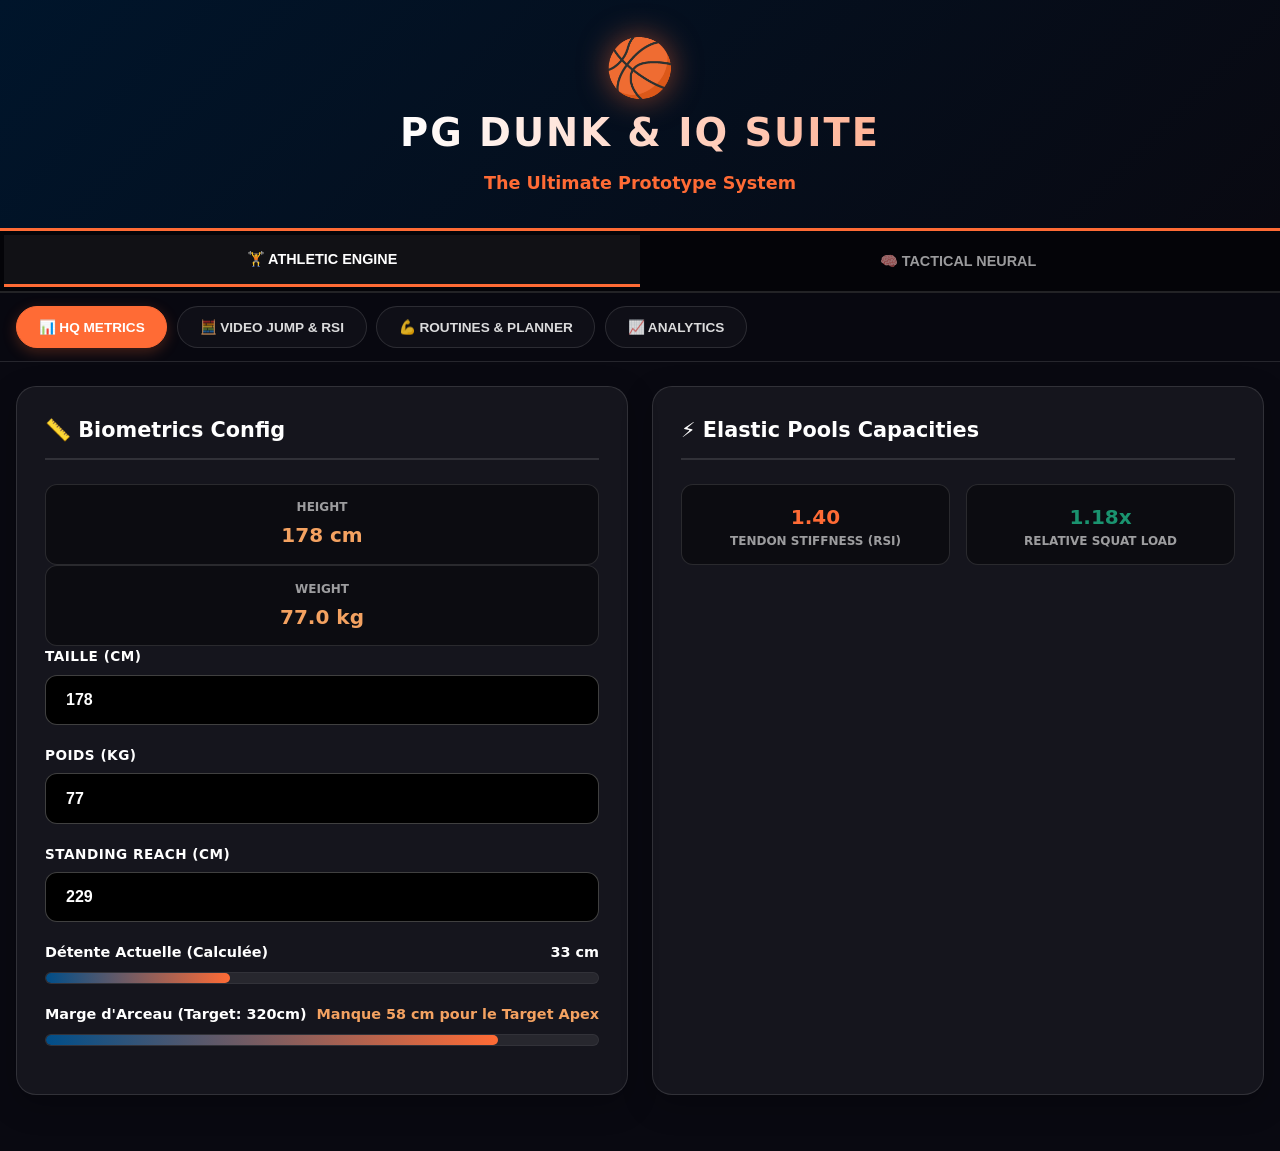
==== commit cc4ea3ac: "Update index.html" ====
--- a/index.html
+++ b/index.html
@@ -122,6 +122,14 @@
             <div id="weeklyScheduleContainer" style="display: flex; flex-direction: column; gap: 1rem;">
                 </div>
         </div>
+
+        <div class="card" style="border-top: 3px solid #8b5cf6; margin-top: 1.5rem;">
+            <h3>⭐ Mes Workouts Favoris (IA)</h3>
+            <p style="font-size:0.85rem; color:var(--text-muted); margin-bottom:1rem;">Retrouve, modifie et gère tes séances créées sur-mesure par Gemini.</p>
+            
+            <div id="favoriteWorkoutsContainer" style="display: flex; flex-direction: column; gap: 1rem;">
+                </div>
+        </div>
     </section>
 
     <section id="analytics-athletic" class="content-section">
@@ -351,10 +359,11 @@
             </div>
 
             <div id="aiLiveResponseBox" class="result-box" style="border-color: #8b5cf6; background: rgba(139, 92, 246, 0.1);">
-                <strong style="color:#8b5cf6; display:block; margin-bottom:0.5rem; text-transform:uppercase;">📝 Ton Programme :</strong>
-                <div id="aiLiveResponseText" style="font-size: 0.9rem; line-height: 1.6; color: #fff;">Les résultats s'afficheront ici.</div>
-            </div>
-        </div>
+                <strong style="color:#8b5cf6; display:block; margin-bottom:0.5rem; text-transform:uppercase;">📝 Ton Programme (Modifiable) :</strong>
+                <textarea id="aiLiveResponseText" style="width: 100%; min-height: 250px; background: rgba(0,0,0,0.5); color: white; border: 1px solid rgba(139, 92, 246, 0.5); border-radius: 8px; padding: 1rem; margin-bottom: 1rem; font-family: inherit; font-size: 0.9rem; line-height: 1.5;"></textarea>
+                
+                <button class="btn" style="background: var(--accent);" onclick="saveAIWorkout()">⭐ Sauvegarder dans mes Favoris</button>
+            </div>
     </section>
 
     <section id="timer" class="content-section">
